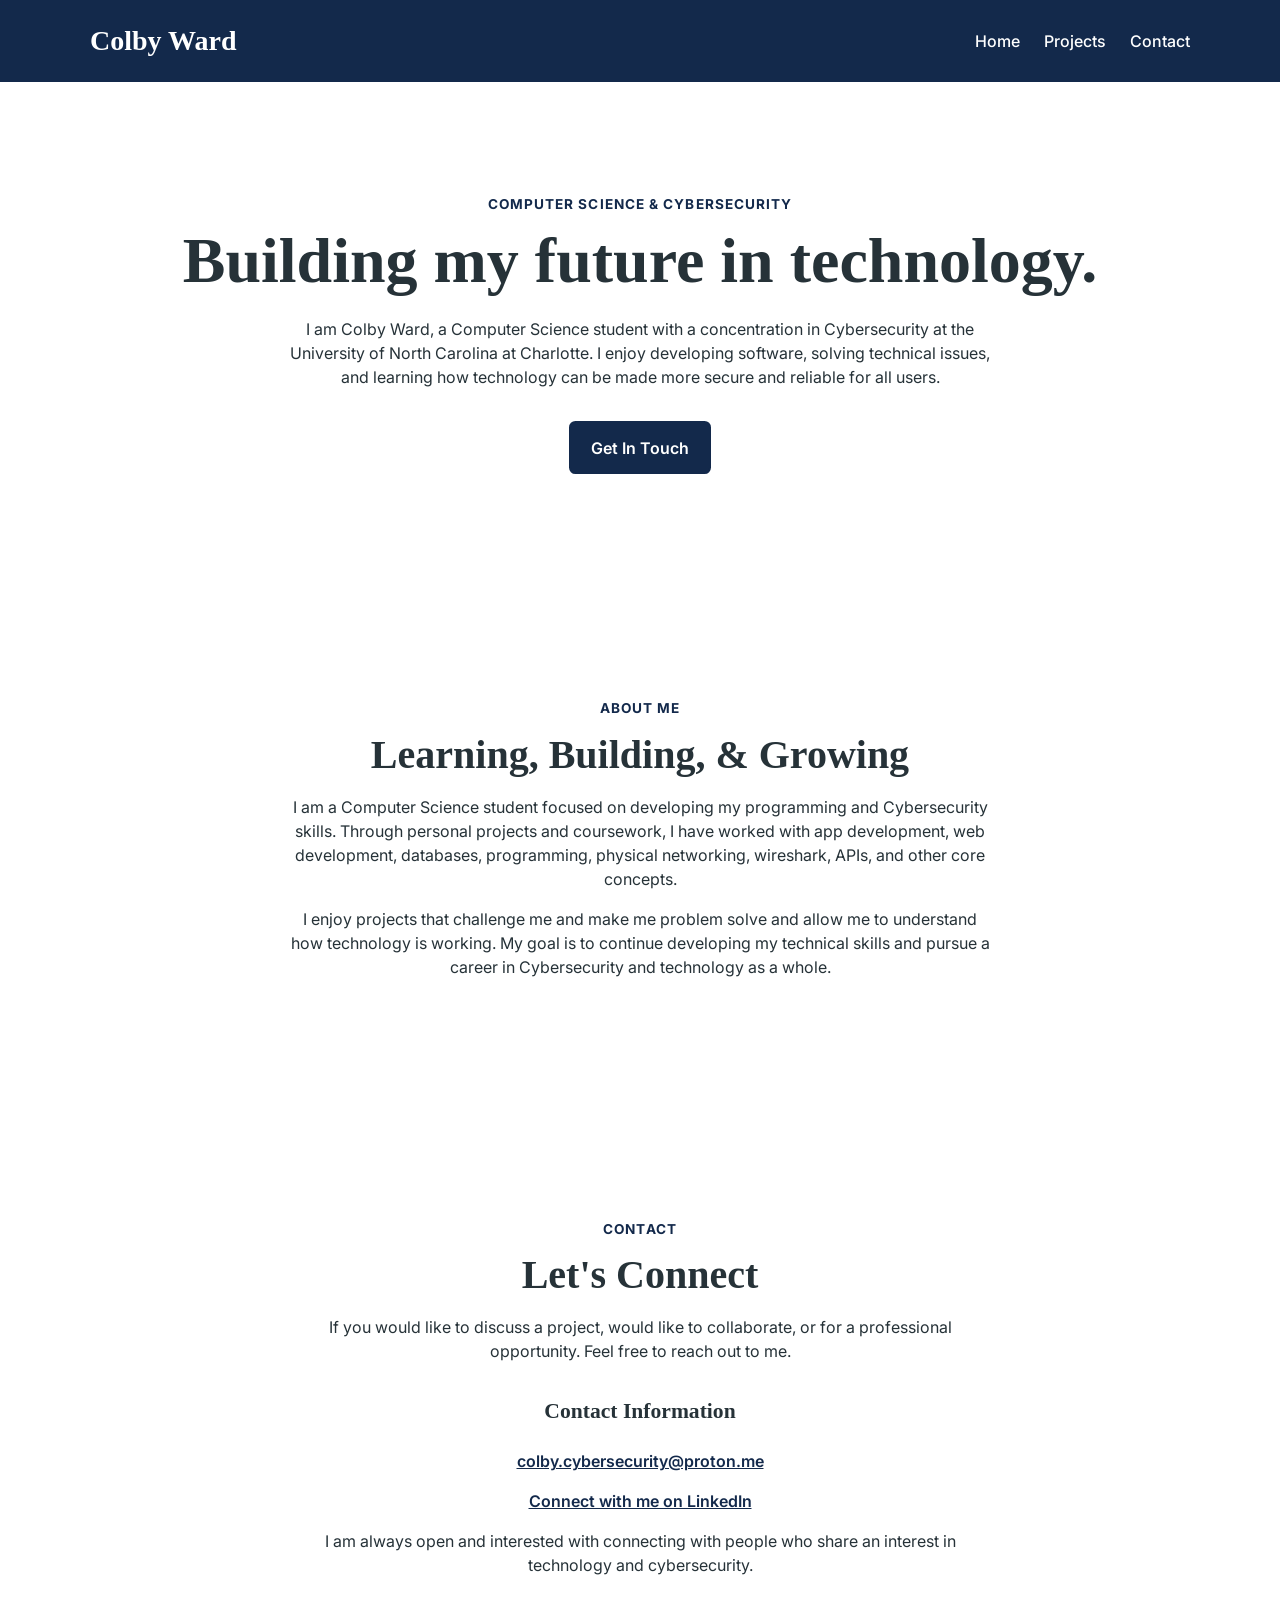
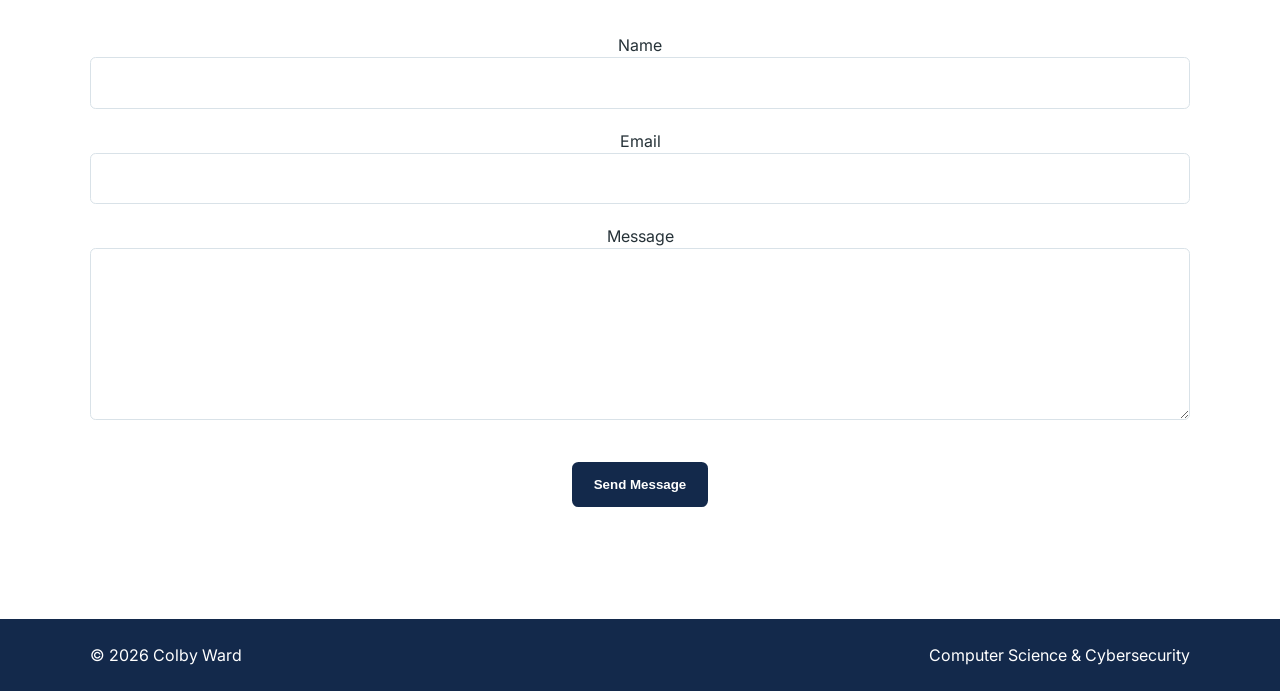
==== index.html @ e162be94 "Create portfolio website foundation" ====
<!DOCTYPE html>
<html lang="en">
<head>
    <meta charset="UTF-8">
    <meta name="viewport" content="width=device-width, initial-scale=1.0">
    <title>Colby Ward | Computer Science & Cybersecurity</title>
    <link rel="stylesheet" href="css/styles.css">
</head>

<body>
    <header>
        <div class="container">
            <a href="index.html" class="logo">Colby Ward</a>

            <nav>
                <ul>
                    <li><a href="index.html">Home</a></li>
                    <li><a href="project.html">Projects</a></li>
                    <li><a href="#contact">Contact</a></li>
                </ul>
            </nav>
        </div>
    </header>

    <main>
        <section class="hero">
            <div class="container">
                <p class="eyebrow">Computer Science & Cybersecurity</p>

                <h1>Building my future in technology.</h1>

                <p>
                    I am Colby Ward, a Computer Science student with a
                    concentration in Cybersecurity at the University of
                    North Carolina at Charlotte. I enjoy developing software,
                    solving technical issues, and learning how technology
                    can be made more secure and reliable for all users.
                </p>

                <a href="#contact" class="button">Get In Touch</a>
            </div>
        </section>

        <section class="about" id="about">
            <div class="container">
                <p class="eyebrow">About Me</p>

                <h2>Learning, Building, & Growing</h2>

                <p>
                    I am a Computer Science student focused on developing
                    my programming and Cybersecurity skills. Through personal
                    projects and coursework, I have worked with app development,
                    web development, databases, programming, physical networking,
                    wireshark, APIs, and other core concepts.
                </p>

                <p>
                    I enjoy projects that challenge me and make me problem solve
                    and allow me to understand how technology is working. My goal
                    is to continue developing my technical skills and pursue a 
                    career in Cybersecurity and technology as a whole.
                </p>
            </div>
        </section>

        <section class="contact" id="contact">
            <div class="container">
                <p class="eyebrow">Contact</p>

                <h2>Let's Connect</h2>

                <p>
                    If you would like to discuss a project, would like to
                    collaborate, or for a professional opportunity. Feel
                    free to reach out to me.
                </p>

                <div class="contact-content">
                    <div class="contact-info">
                        <h3>Contact Information</h3>

                        <p>
                            <a href="mailto:colby.cybersecurity@proton.me">
                                colby.cybersecurity@proton.me
                            </a>
                        </p>

                        <p>
                            <a href="https://www.linkedin.com/in/colbywardnc" target="_blank" rel="noopener">
                                Connect with me on LinkedIn
                            </a>
                        </p>

                        <p>
                            I am always open and interested with connecting
                            with people who share an interest in technology 
                            and cybersecurity.
                        </p>
                    </div>

                    <form action="#" method="post">
                        <div class="form-group">
                            <label for="name">Name</label>
                            <input
                                type="text"
                                id="name"
                                name="name"
                                required
                            >    
                        </div>

                        <div class="form-group">
                            <label for="email">Email</label>
                            <input
                                type="email"
                                id="email"
                                name="email"
                                required
                            >
                        </div>

                        <div class="form-group">
                            <label for="message">Message</label>
                            <textarea
                                id="message"
                                name="message"
                                rows="6"
                                required
                            ></textarea>
                        </div>

                        

                        <button type="submit" class="button">
                            Send Message
                        </button>
                    </form>
                </div>
            </div>
        </section>
    </main>

    <footer>
        <div class="container">
            <p>&copy; 2026 Colby Ward</p>

            <p>
                Computer Science & Cybersecurity
            </p>
        </div>
    </footer>

</body>
</html>
---- css/styles.css ----
@import url('https://fonts.googleapis.com/css2?family=Inter:wght@400;500;600;700&display=swap');

:root {
    --carolina-blue: #7BAFD4;
    --dark-blue: #13294B;
    --off-white: #F7F9FB;
    --white: #FFFFFF;
    --text: #263238;
    --muted: #5F6B73;
    --border: #D9E2E8;
}

/* Base Styling */

* {
    box-sizing: border-box;
}

html {
    scroll-behavior: smooth;
}

body {
    margin: 0;
    min-height: 100vh;
    display: flex;
    flex-direction: column;
    background-color: var(--off-white);
    color: var(--text);
    font-family: "Inter", Arial, sans-serif;
    line-height: 1.5;
}

main {
    flex: 1;
}

img {
    max-width: 100%;
    display: block;
}

a {
    color: inherit;
}

.container {
    width: min(90%, 1100px);
    margin: 0 auto;
}

/* Typography */

h1, h2, h3, .logo {
    font-family: "Big Caslon", Georgia, serif;
}

h1, h2, h3, p {
    margin-top: 0;
}

h1 {
    font-size: 2.75rem;
    line-height: 1.1;
    margin-bottom: 1.25rem;
}

h2 {
    font-size: 2rem;
    line-height: 1.2;
    margin-bottom: 1rem;
}

h3 {
    font-size: 1.35rem;
}

p {
    max-width: 70ch;
}

.hero .container, .about .container, .projects > .container, .contact .container {
    text-align: center;
}
.hero p, .about p, .contact p, .projects > .container > p {
    margin-left: auto;
    margin-right: auto;
}

/* Header */

header {
    width: 100%;
    background-color: var(--dark-blue);
    color: var(--white);
}

header .container {
    display: flex;
    flex-direction: column;
    align-items: center;
    gap: 1rem;
    padding: 1.25rem 0;
}

.logo {
    color: var(--white);
    font-size: 1.75rem;
    font-weight: 600;
    text-decoration: none;
}

nav ul {
    display: flex;
    gap: 1.5rem;
    padding: 0;
    margin: 0;
    list-style: none;
}

nav a {
    color: var(--white);
    text-decoration: none;
    font-weight: 500;
}

nav a:hover, nav a:focus {
    color: var(--carolina-blue);
}

/* Main */

.hero, .about, .contact, .projects {
    padding: 5rem 0;
}

.hero {
    background-color: var(--white);
}

.eyebrow {
    margin-bottom: 0.75rem;
    color: var(--dark-blue);
    font-size: 0.85rem;
    font-weight: 700;
    letter-spacing: 0.08em;
    text-transform: uppercase;
}

/* Buttons */

.button {
    display: inline-block;
    margin-top: 1rem;
    padding: 0.8rem 1.25rem;
    border: 2px solid var(--dark-blue);
    border-radius: 0.4rem;
    background-color: var(--dark-blue);
    color: var(--white);
    font-weight: 600;
    text-decoration: none;
    cursor: pointer;
}

.button:hover, .button:focus {
    background-color: var(--carolina-blue);
    border-color: var(--carolina-blue);
    color: var(--dark-blue);
}

/* About */

.about {
    background-color: var(--white);
}

/* Contact */

.contact {
    background-color: var(--white);
}

.contact-content {
    display: flex;
    flex-direction: column;
    gap: 2.5rem;
    margin-top: 2rem;
}

.contact-info a {
    color: var(--dark-blue);
    font-weight: 600;
}

.contact-info a:hover, .contact-info a:focus {
    color: var(--carolina-blue);
}

/* Forms */

form {
    width: 100%;
}

.form-group {
    margin-bottom: 1.25rem;
}

input, textarea {
    width: 100%;
    padding: 0.8rem;
    border: 1px solid var(--border);
    border-radius: 0.35rem;
    background-color: var(--white);
    color: var(--text);
    font: inherit;
}

input:focus, textarea:focus {
    outline: 2px solid var(--carolina-blue);
    border-color: var(--dark-blue);
}

/* Projects */

.projects {
    background-color: var(--off-white);
}

.project-list {
    display: flex;
    flex-direction: column;
    align-items: center;
    gap: 2rem;
    margin-top: 2.5rem;
}

.project-card {
    width: 100%;
    max-width: 750px;
    overflow: hidden;
    border: 1px solid var(--border);
    border-radius: 0.75rem;
    background-color: var(--white);
}

.project-image {
    width: 100%;
}

.project-image img {
    width: 100%;
    height: auto;
}

.project-content {
    padding: 1.5rem;
}

.project-type {
    margin-bottom: 0.5rem;
    color: var(--dark-blue);
    font-size: 0.85rem;
    font-weight: 700;
    letter-spacing: 0.06rem;
    text-transform: uppercase;
}

/* Footer */

footer {
    width: 100%;
    background-color: var(--dark-blue);
    color: var(--white);
}

footer .container {
    display: flex;
    flex-direction: column;
    align-items: center;
    gap: 0.5rem;
    padding: 1.5rem 0;
}

footer p {
    margin: 0;
}

/* Larger Screens */

@media (min-width: 768px) {

    header .container {
        flex-direction: row;
        justify-content: space-between;
    }

    h1 {
        font-size: 4rem;
    }

    h2 {
        font-size: 2.5rem;
    }

    .hero, .about, .contact, .projects {
        padding: 7rem 0;
    }

    .contact-info, form {
        flex: 1;
    }

    .project-card {
        max-width: 750px;
    }

    footer .container {
        flex-direction: row;
        justify-content: space-between;
    }
}
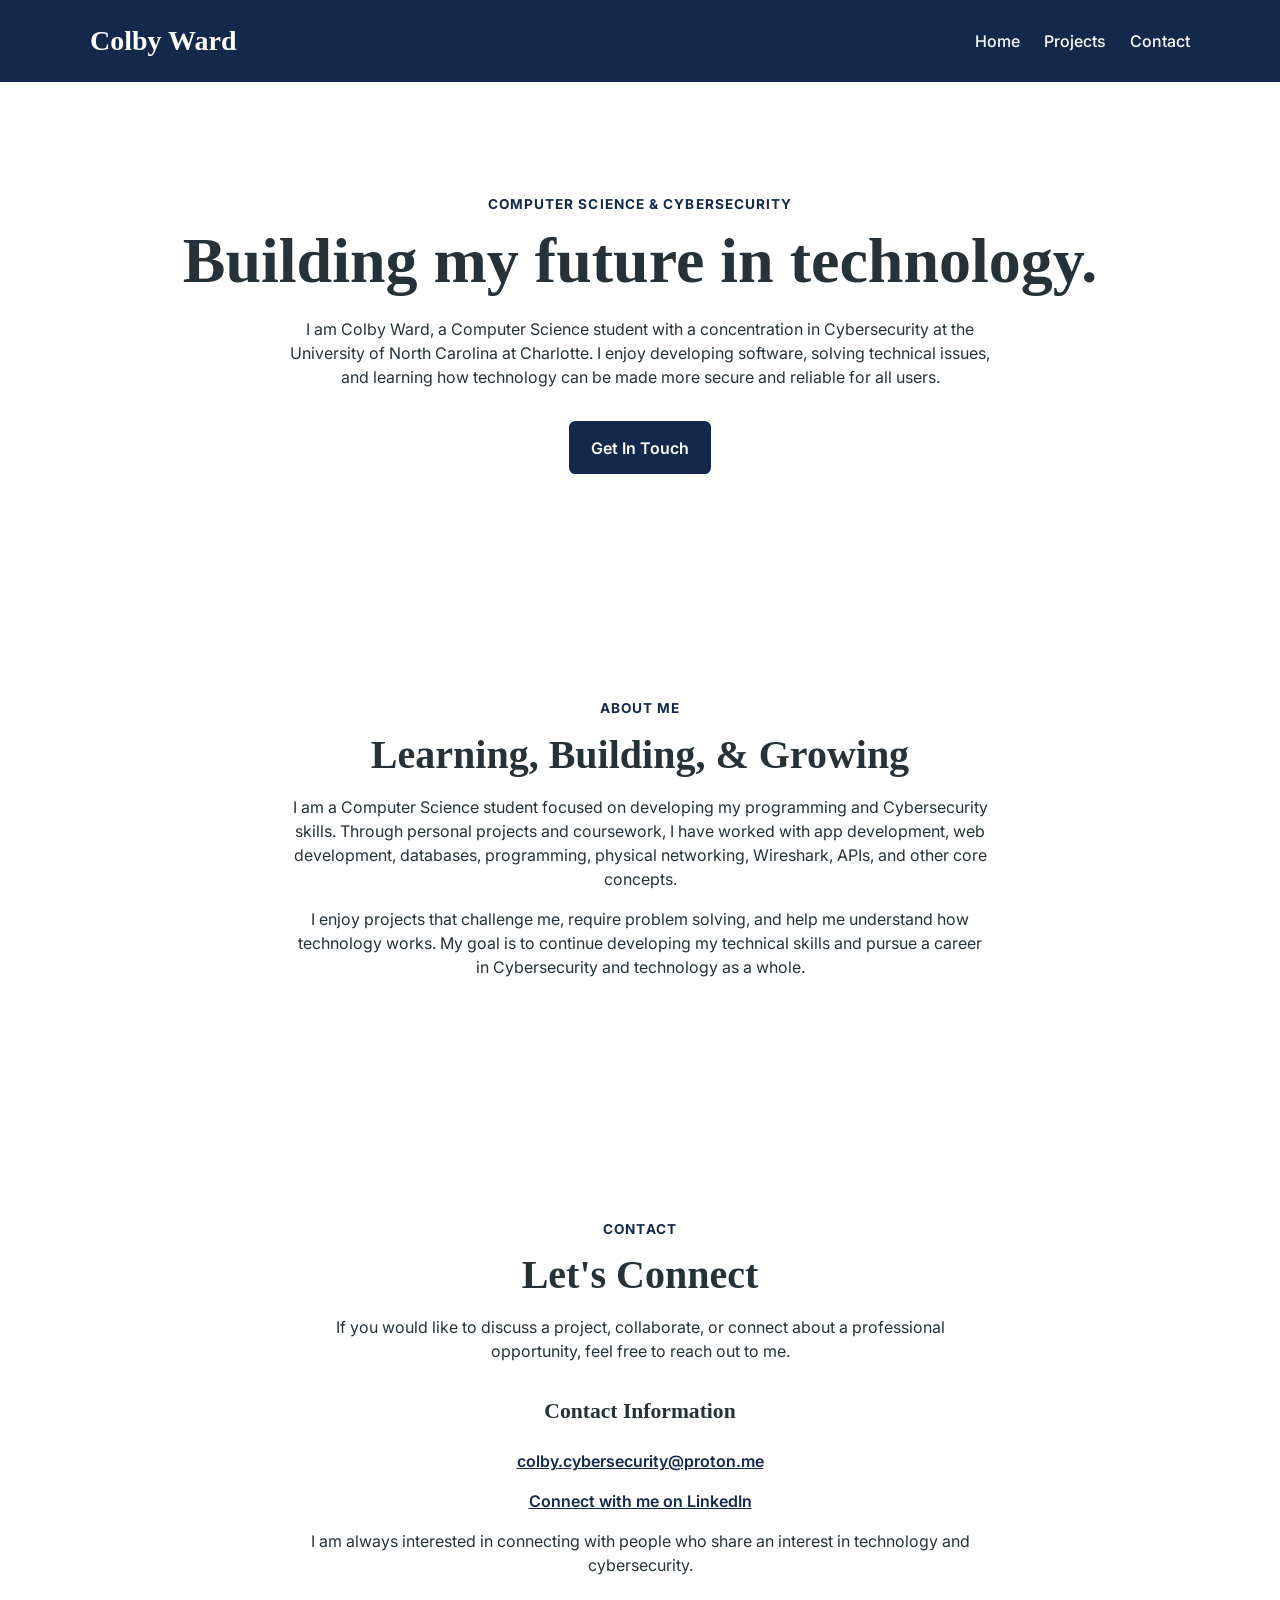
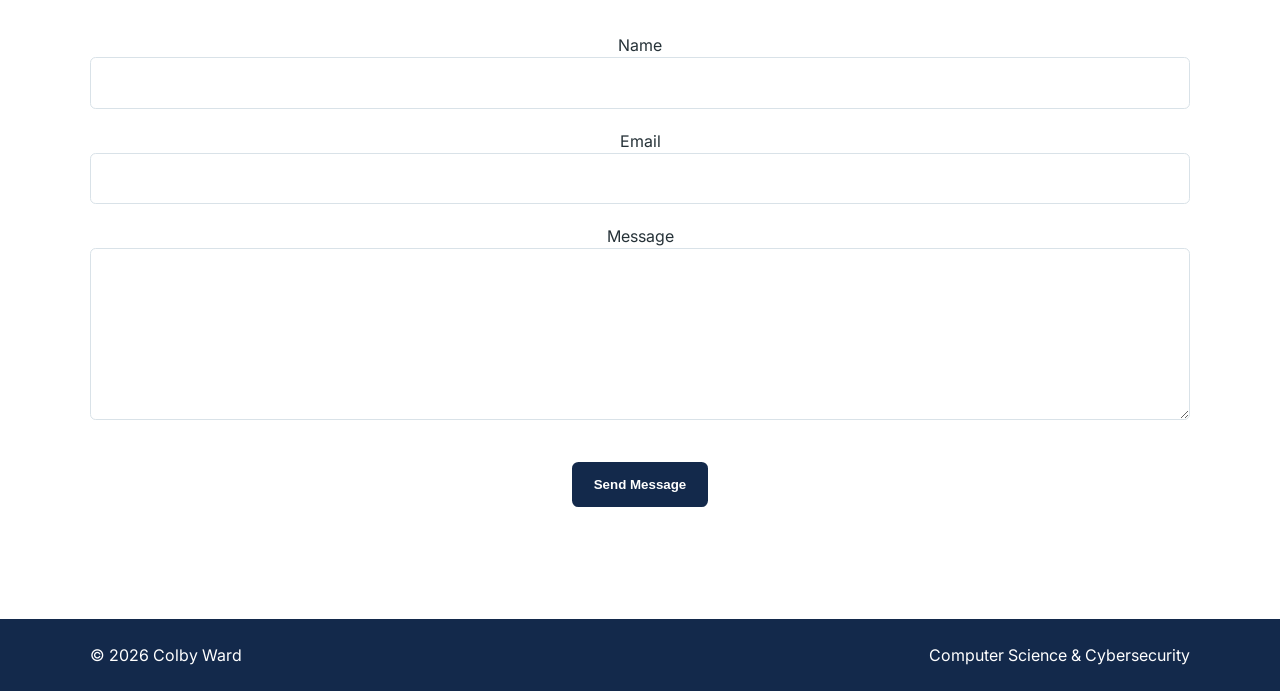
==== commit dbd9cef3: "final update" ====
--- a/index.html
+++ b/index.html
@@ -52,12 +52,12 @@
                     my programming and Cybersecurity skills. Through personal
                     projects and coursework, I have worked with app development,
                     web development, databases, programming, physical networking,
-                    wireshark, APIs, and other core concepts.
+                    Wireshark, APIs, and other core concepts.
                 </p>
 
                 <p>
-                    I enjoy projects that challenge me and make me problem solve
-                    and allow me to understand how technology is working. My goal
+                    I enjoy projects that challenge me, require problem solving, 
+                    and help me understand how technology works. My goal
                     is to continue developing my technical skills and pursue a 
                     career in Cybersecurity and technology as a whole.
                 </p>
@@ -71,9 +71,9 @@
                 <h2>Let's Connect</h2>
 
                 <p>
-                    If you would like to discuss a project, would like to
-                    collaborate, or for a professional opportunity. Feel
-                    free to reach out to me.
+                    If you would like to discuss a project, collaborate, 
+                    or connect about a professional opportunity, 
+                    feel free to reach out to me.
                 </p>
 
                 <div class="contact-content">
@@ -93,9 +93,8 @@
                         </p>
 
                         <p>
-                            I am always open and interested with connecting
-                            with people who share an interest in technology 
-                            and cybersecurity.
+                            I am always interested in connecting with people 
+                            who share an interest in technology and cybersecurity.
                         </p>
                     </div>
 
@@ -130,8 +129,6 @@
                             ></textarea>
                         </div>
 
-                        
-
                         <button type="submit" class="button">
                             Send Message
                         </button>
--- a/css/styles.css
+++ b/css/styles.css
@@ -52,7 +52,7 @@
 /* Typography */
 
 h1, h2, h3, .logo {
-    font-family: "Big Caslon", Georgia, serif;
+    font-family: Georgia, serif;
 }
 
 h1, h2, h3, p {
@@ -125,6 +125,10 @@
 }
 
 nav a:hover, nav a:focus {
+    color: var(--carolina-blue);
+}
+
+nav a:active {
     color: var(--carolina-blue);
 }
 
@@ -168,6 +172,10 @@
     color: var(--dark-blue);
 }
 
+.button:active {
+    transform: translateY(1px);
+}
+
 /* About */
 
 .about {
@@ -244,10 +252,6 @@
     background-color: var(--white);
 }
 
-.project-image {
-    width: 100%;
-}
-
 .project-image img {
     width: 100%;
     height: auto;
@@ -255,6 +259,12 @@
 
 .project-content {
     padding: 1.5rem;
+    text-align: center;
+}
+
+.project-content p {
+    margin-left: auto;
+    margin-right: auto;
 }
 
 .project-type {
@@ -311,12 +321,18 @@
         flex: 1;
     }
 
-    .project-card {
-        max-width: 750px;
-    }
-
     footer .container {
         flex-direction: row;
         justify-content: space-between;
     }
+
+    .project-list {
+        display: grid;
+        grid-template-columns: repeat(2, 1fr);
+        gap: 2rem;
+    }
+
+    .project-card {
+        max-width: none;
+    }
 }
